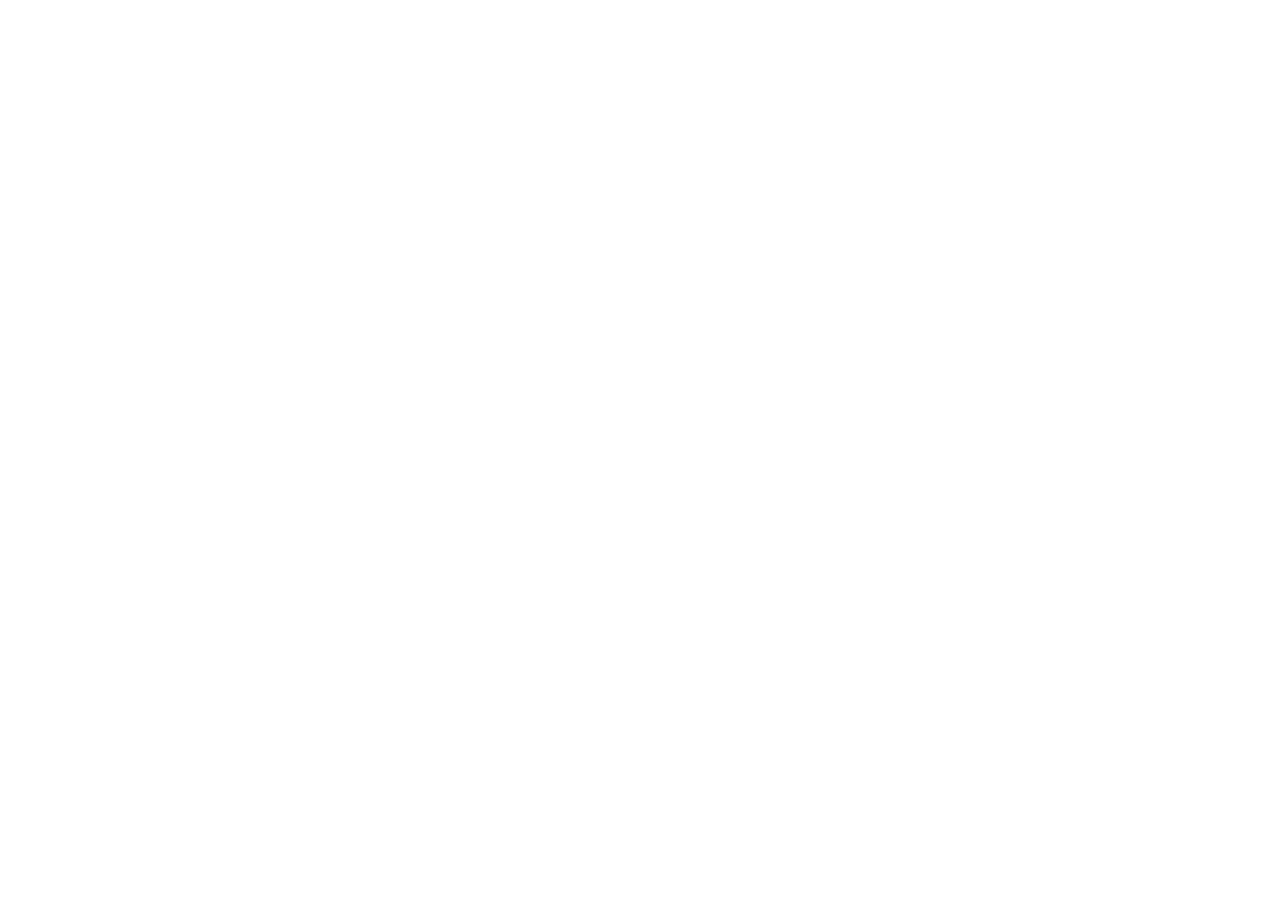
==== index.html @ 9c255973 "add" ====
<!DOCTYPE html>
<html lang="en">
<head>
   <meta charset="UTF-8">
   <meta http-equiv="X-UA-Compatible" content="IE=edge">
   <meta name="viewport" content="width=device-width, initial-scale=1.0">
   <title>My website</title>
</head>
<body>
   
</body>
</html>
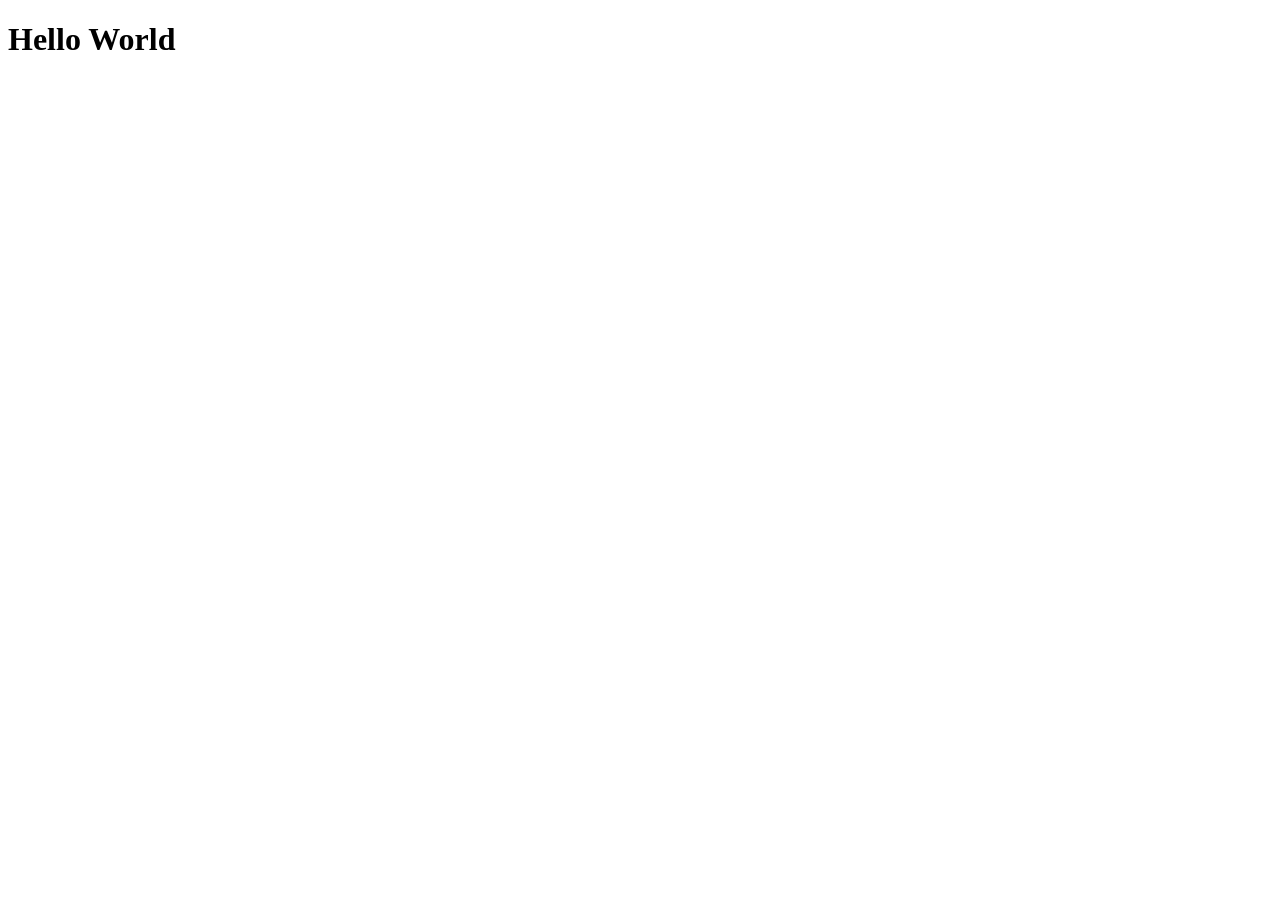
==== commit 674ffd43: "add" ====
--- a/index.html
+++ b/index.html
@@ -7,6 +7,7 @@
    <title>My website</title>
 </head>
 <body>
+   <h1>Hello World</h1>
    
 </body>
 </html>
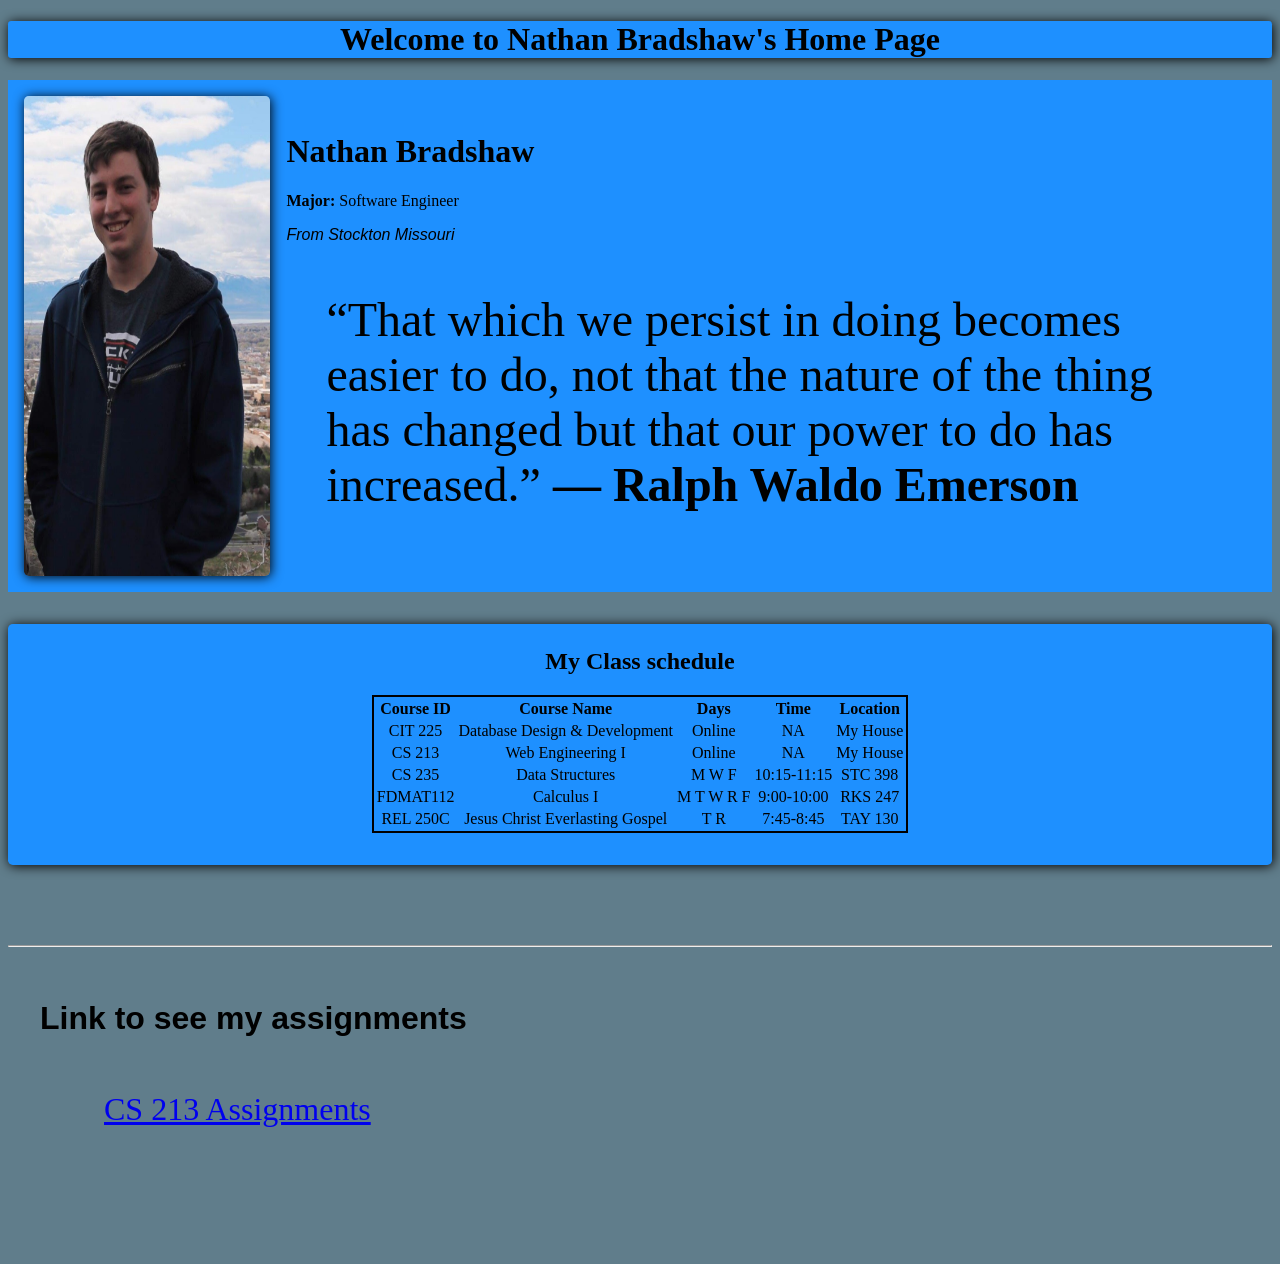
==== commit c975e123: "create website" ====
--- a/index.html
+++ b/index.html
@@ -1,13 +1,92 @@
 <!DOCTYPE html>
 <html lang="en">
-<head>
-   <meta charset="UTF-8">
-   <meta http-equiv="X-UA-Compatible" content="IE=edge">
-   <meta name="viewport" content="width=device-width, initial-scale=1.0">
-   <title>My website</title>
+<head> 
+  <title> Nathan Bradshaw's home page </title>
 </head>
-<body>
-   <h1>Hello World</h1>
-   
+<body style="background-color:#607D8B">
+  <h1 
+  style=" box-shadow: 1px 1px 12px 0px #000000; 
+  border-radius: .1em; background-color: DodgerBlue;  
+  text-align: center;
+  font-family: cursive;"> 
+    Welcome to Nathan Bradshaw's Home Page 
+  </h1>
+  <div style="display: flex; flex-wrap: nowrap; background-color: DodgerBlue; padding: 1em 1em 1em 1em;">
+    <img src="me.jpg" alt="n8" style=" box-shadow: 1px 1px 12px 0px #000000; border-radius: .3em; width: 20%;"/>
+    <div  style="margin: 1em 1em 1em 1em;">
+      <h1>Nathan Bradshaw</h1>
+      <p><b>Major:</b> Software Engineer</p>
+      <p style="font-style: italic; font-family: Comic Sans MS, cursive, sans-serif;">From Stockton Missouri</p> 
+      <blockquote style="font-size: 3em; font-family:Brush Script MT, Brush Script Std, cursive;">
+        “That which we persist in doing becomes easier to do, 
+        not that the nature of the thing has changed but that our power to do has increased.” 
+        <b>― Ralph Waldo Emerson</b>
+      </blockquote>
+    </div>
+  </div>
+  <div style="padding-bottom: 8em;">
+    <div style="box-shadow: 1px 1px 12px 0px #000000; 
+    background-color: dodgerblue;
+    border-radius: .3em; ">
+      <div 
+      style="margin: 2em 0em 5em 0em;
+      padding-bottom: 2em">
+        <h2 style="text-align: center; padding-top: 1em;">My Class schedule</h2>
+        <table 
+          style="border: 2px solid black; 
+          margin:auto; 
+          text-align: center;">
+          <tr>
+            <th>Course ID</th>
+            <th>Course Name</th>
+            <th>Days</th>
+            <th>Time</th>
+            <th>Location</th>
+          </tr>
+          <tr>
+            <td>CIT 225</td>
+            <td>Database Design & Development </td>
+            <td>Online</td>
+            <td>NA</td>
+            <td>My House</td>
+          </tr>
+          <tr>
+            <td>CS 213</td>
+            <td>Web Engineering I</td>
+            <td>Online</td>
+            <td>NA</td>
+            <td>My House</td>
+
+          </tr>
+          <tr>
+            <td>CS 235</td>
+            <td>Data Structures</td>
+            <td>M W F</td>
+            <td>10:15-11:15</td>
+            <td>STC 398</td>
+          </tr>
+          <tr>
+            <td>FDMAT112</td>
+            <td>Calculus I</td>
+            <td>M T W R F</td>
+            <td>9:00-10:00</td>
+            <td>RKS 247</td>
+          </tr>
+          <tr>
+            <td>REL 250C</td>
+            <td>Jesus Christ Everlasting Gospel</td>
+            <td>T R</td>
+            <td>7:45-8:45</td>
+            <td>TAY 130</td>
+          </tr>
+        </table>
+      </div>  
+    </div>
+    <hr>
+    <h1 style="padding: 1em; font-family: Arial, Helvetica, sans-serif;">Link to see my assignments</h1>
+    <a href="index.html" style="font-size: 2em; margin-left: 3em;">CS 213 Assignments</a>
+  </div>
+
 </body>
-</html>+</html> 
+
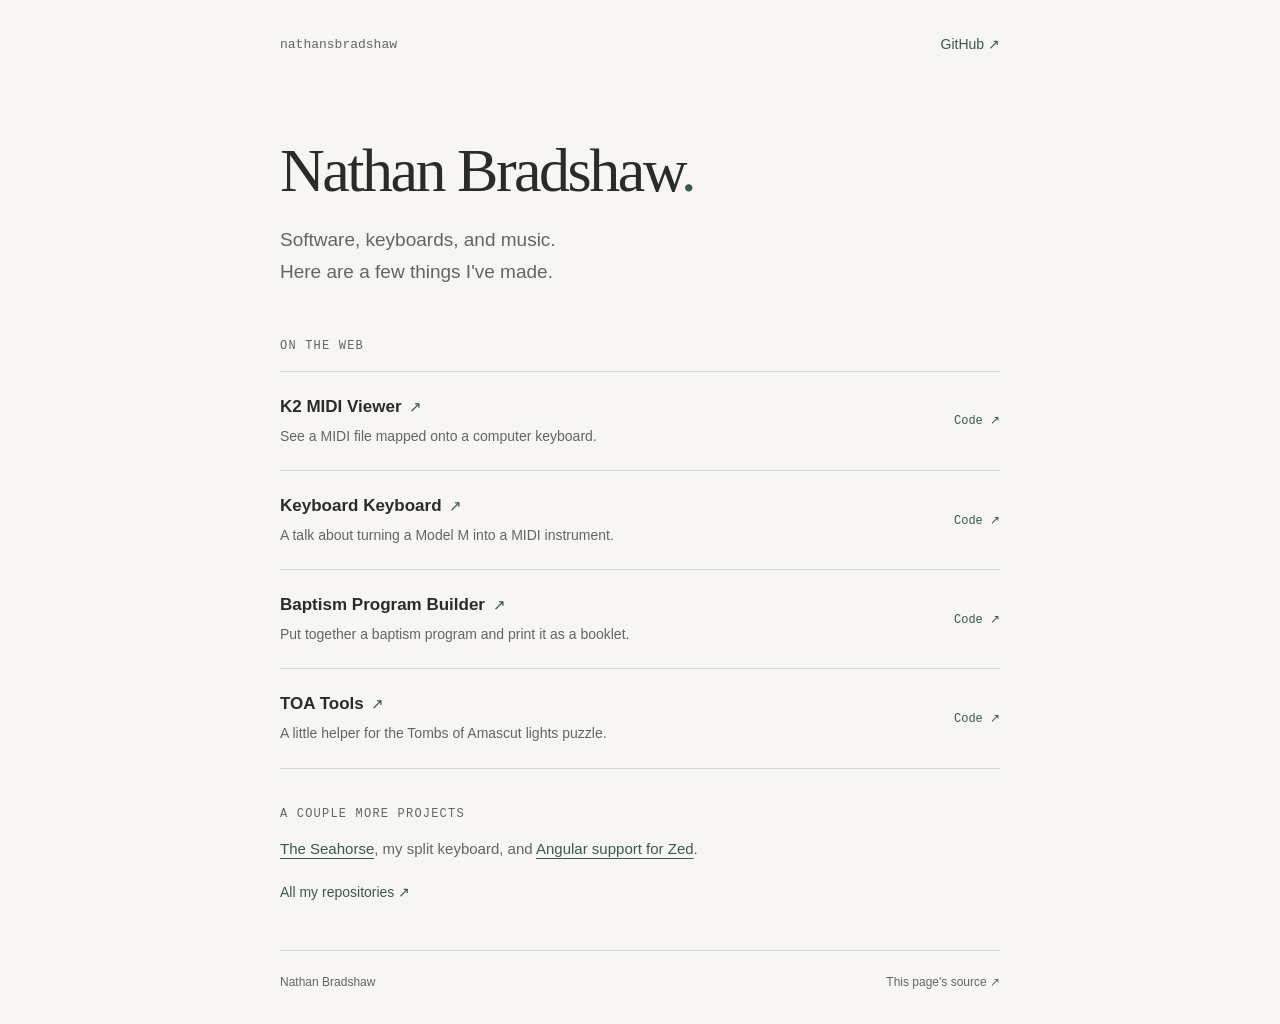
==== commit 62fcd575: "Replace seating chart with personal landing page" ====
--- a/index.html
+++ b/index.html
@@ -1,92 +1,74 @@
-<!DOCTYPE html>
+<!doctype html>
 <html lang="en">
-<head> 
-  <title> Nathan Bradshaw's home page </title>
+<head>
+  <meta charset="utf-8">
+  <meta name="viewport" content="width=device-width, initial-scale=1">
+  <meta name="description" content="Nathan Bradshaw's projects: software, keyboards, and music.">
+  <meta name="theme-color" content="#f7f6f2">
+  <title>Nathan Bradshaw</title>
+  <link rel="canonical" href="https://nathansbradshaw.github.io/">
+  <link rel="icon" href="assets/nb.svg" type="image/svg+xml">
+  <link rel="stylesheet" href="assets/home.css">
 </head>
-<body style="background-color:#607D8B">
-  <h1 
-  style=" box-shadow: 1px 1px 12px 0px #000000; 
-  border-radius: .1em; background-color: DodgerBlue;  
-  text-align: center;
-  font-family: cursive;"> 
-    Welcome to Nathan Bradshaw's Home Page 
-  </h1>
-  <div style="display: flex; flex-wrap: nowrap; background-color: DodgerBlue; padding: 1em 1em 1em 1em;">
-    <img src="me.jpg" alt="n8" style=" box-shadow: 1px 1px 12px 0px #000000; border-radius: .3em; width: 20%;"/>
-    <div  style="margin: 1em 1em 1em 1em;">
-      <h1>Nathan Bradshaw</h1>
-      <p><b>Major:</b> Software Engineer</p>
-      <p style="font-style: italic; font-family: Comic Sans MS, cursive, sans-serif;">From Stockton Missouri</p> 
-      <blockquote style="font-size: 3em; font-family:Brush Script MT, Brush Script Std, cursive;">
-        “That which we persist in doing becomes easier to do, 
-        not that the nature of the thing has changed but that our power to do has increased.” 
-        <b>― Ralph Waldo Emerson</b>
-      </blockquote>
-    </div>
+<body>
+  <a class="skip-link" href="#main">Skip to content</a>
+  <div class="page">
+    <header class="site-header">
+      <span class="handle">nathansbradshaw</span>
+      <a href="https://github.com/nathansbradshaw">GitHub <span aria-hidden="true">↗</span></a>
+    </header>
+
+    <main id="main">
+      <section class="intro" aria-labelledby="name">
+        <h1 id="name">Nathan Bradshaw<span class="period">.</span></h1>
+        <p>Software, keyboards, and music.<br>Here are a few things I've made.</p>
+      </section>
+
+      <section class="projects" aria-labelledby="projects-heading">
+        <h2 id="projects-heading">On the web</h2>
+        <ul class="project-list">
+          <li>
+            <div class="project-info">
+              <h3><a href="https://nathansbradshaw.github.io/k2-midi-viewer/">K2 MIDI Viewer <span aria-hidden="true">↗</span></a></h3>
+              <p>See a MIDI file mapped onto a computer keyboard.</p>
+            </div>
+            <a class="source" href="https://github.com/nathansbradshaw/k2-midi-viewer" aria-label="K2 MIDI Viewer source code">Code <span aria-hidden="true">↗</span></a>
+          </li>
+          <li>
+            <div class="project-info">
+              <h3><a href="https://nathansbradshaw.github.io/keyboard-keyboard-presentation/">Keyboard Keyboard <span aria-hidden="true">↗</span></a></h3>
+              <p>A talk about turning a Model M into a MIDI instrument.</p>
+            </div>
+            <a class="source" href="https://github.com/nathansbradshaw/keyboard-keyboard-presentation" aria-label="Keyboard Keyboard source code">Code <span aria-hidden="true">↗</span></a>
+          </li>
+          <li>
+            <div class="project-info">
+              <h3><a href="https://nathansbradshaw.github.io/baptism-program-wizard/">Baptism Program Builder <span aria-hidden="true">↗</span></a></h3>
+              <p>Put together a baptism program and print it as a booklet.</p>
+            </div>
+            <a class="source" href="https://github.com/nathansbradshaw/baptism-program-wizard" aria-label="Baptism Program Builder source code">Code <span aria-hidden="true">↗</span></a>
+          </li>
+          <li>
+            <div class="project-info">
+              <h3><a href="https://nathansbradshaw.github.io/toa_tools/">TOA Tools <span aria-hidden="true">↗</span></a></h3>
+              <p>A little helper for the Tombs of Amascut lights puzzle.</p>
+            </div>
+            <a class="source" href="https://github.com/nathansbradshaw/toa_tools" aria-label="TOA Tools source code">Code <span aria-hidden="true">↗</span></a>
+          </li>
+        </ul>
+      </section>
+
+      <section class="more" aria-labelledby="more-heading">
+        <h2 id="more-heading">A couple more projects</h2>
+        <p><a href="https://github.com/nathansbradshaw/the-seahorse">The Seahorse</a>, my split keyboard, and <a href="https://github.com/nathansbradshaw/zed-angular">Angular support for Zed</a>.</p>
+        <a class="all-projects" href="https://github.com/nathansbradshaw?tab=repositories">All my repositories <span aria-hidden="true">↗</span></a>
+      </section>
+    </main>
+
+    <footer>
+      <span>Nathan Bradshaw</span>
+      <a href="https://github.com/nathansbradshaw/nathansbradshaw.github.io">This page's source <span aria-hidden="true">↗</span></a>
+    </footer>
   </div>
-  <div style="padding-bottom: 8em;">
-    <div style="box-shadow: 1px 1px 12px 0px #000000; 
-    background-color: dodgerblue;
-    border-radius: .3em; ">
-      <div 
-      style="margin: 2em 0em 5em 0em;
-      padding-bottom: 2em">
-        <h2 style="text-align: center; padding-top: 1em;">My Class schedule</h2>
-        <table 
-          style="border: 2px solid black; 
-          margin:auto; 
-          text-align: center;">
-          <tr>
-            <th>Course ID</th>
-            <th>Course Name</th>
-            <th>Days</th>
-            <th>Time</th>
-            <th>Location</th>
-          </tr>
-          <tr>
-            <td>CIT 225</td>
-            <td>Database Design & Development </td>
-            <td>Online</td>
-            <td>NA</td>
-            <td>My House</td>
-          </tr>
-          <tr>
-            <td>CS 213</td>
-            <td>Web Engineering I</td>
-            <td>Online</td>
-            <td>NA</td>
-            <td>My House</td>
-
-          </tr>
-          <tr>
-            <td>CS 235</td>
-            <td>Data Structures</td>
-            <td>M W F</td>
-            <td>10:15-11:15</td>
-            <td>STC 398</td>
-          </tr>
-          <tr>
-            <td>FDMAT112</td>
-            <td>Calculus I</td>
-            <td>M T W R F</td>
-            <td>9:00-10:00</td>
-            <td>RKS 247</td>
-          </tr>
-          <tr>
-            <td>REL 250C</td>
-            <td>Jesus Christ Everlasting Gospel</td>
-            <td>T R</td>
-            <td>7:45-8:45</td>
-            <td>TAY 130</td>
-          </tr>
-        </table>
-      </div>  
-    </div>
-    <hr>
-    <h1 style="padding: 1em; font-family: Arial, Helvetica, sans-serif;">Link to see my assignments</h1>
-    <a href="index.html" style="font-size: 2em; margin-left: 3em;">CS 213 Assignments</a>
-  </div>
-
 </body>
-</html> 
-
+</html>
--- a/assets/home.css
+++ b/assets/home.css
@@ -0,0 +1,61 @@
+:root {
+  color-scheme: light;
+  --paper: #f7f6f2;
+  --ink: #292d28;
+  --muted: #62675e;
+  --green: #355c49;
+  --line: #d9dcd3;
+  font-family: -apple-system, BlinkMacSystemFont, "Segoe UI", sans-serif;
+  color: var(--ink);
+  background: var(--paper);
+  font-synthesis: none;
+  text-rendering: optimizeLegibility;
+}
+
+* { box-sizing: border-box; }
+body { margin: 0; }
+a { color: var(--green); text-underline-offset: 4px; text-decoration-thickness: 1px; }
+a:hover { text-decoration: underline; }
+a:focus-visible { outline: 2px solid var(--green); outline-offset: 5px; border-radius: 2px; }
+.page { width: min(100% - 48px, 720px); margin: 0 auto; }
+
+.skip-link { position: absolute; top: 12px; left: 12px; padding: 12px; background: var(--paper); transform: translateY(-160%); }
+.skip-link:focus { transform: none; }
+.site-header { display: flex; justify-content: space-between; align-items: center; gap: 20px; padding: 36px 0; font-size: 14px; }
+.site-header a { text-decoration: none; }
+.site-header a:hover { text-decoration: underline; }
+.handle { color: var(--muted); font-family: ui-monospace, SFMono-Regular, Consolas, monospace; font-size: 13px; }
+
+.intro { padding: 48px 0 52px; }
+h1 { margin: 0 0 20px; font-family: Georgia, "Times New Roman", serif; font-size: clamp(40px, 7vw, 62px); font-weight: 400; letter-spacing: -2.5px; line-height: 1.1; }
+.period { color: var(--green); }
+.intro p { margin: 0; color: var(--muted); font-size: 19px; line-height: 1.65; }
+h2 { margin: 0 0 18px; color: var(--muted); font-family: ui-monospace, SFMono-Regular, Consolas, monospace; font-size: 12px; font-weight: 500; letter-spacing: 1.2px; text-transform: uppercase; }
+
+.project-list { margin: 0; padding: 0; list-style: none; border-top: 1px solid var(--line); }
+.project-list li { display: flex; align-items: center; justify-content: space-between; gap: 28px; padding: 23px 0; border-bottom: 1px solid var(--line); }
+.project-info { min-width: 0; }
+h3 { margin: 0 0 6px; font-size: 17px; font-weight: 600; line-height: 1.4; }
+h3 a { color: var(--ink); text-decoration: none; }
+h3 a span { display: inline-block; margin-left: 3px; color: var(--green); font-size: 15px; }
+.project-info p { margin: 0; color: var(--muted); font-size: 14px; line-height: 1.6; }
+.source { flex-shrink: 0; padding: 10px 0 10px 10px; font-family: ui-monospace, SFMono-Regular, Consolas, monospace; font-size: 12px; text-decoration: none; }
+
+.more { padding: 38px 0 46px; }
+.more h2 { margin-bottom: 14px; }
+.more p { margin: 0 0 18px; color: var(--muted); font-size: 15px; line-height: 1.8; }
+.all-projects { display: inline-block; padding: 4px 0; font-size: 14px; text-decoration: none; }
+footer { display: flex; justify-content: space-between; gap: 20px; border-top: 1px solid var(--line); padding: 22px 0 32px; color: var(--muted); font-size: 12px; line-height: 1.6; }
+footer a { color: var(--muted); text-decoration: none; }
+
+@media (max-width: 480px) {
+  .page { width: calc(100% - 40px); }
+  .site-header { padding: 26px 0; }
+  .intro { padding: 32px 0 38px; }
+  h1 { max-width: 300px; letter-spacing: -1.5px; }
+  .intro p { font-size: 17px; }
+  .project-list li { gap: 16px; padding: 21px 0; }
+  h3 { font-size: 16px; }
+  .project-info p { font-size: 14px; }
+  .more { padding: 32px 0; }
+}
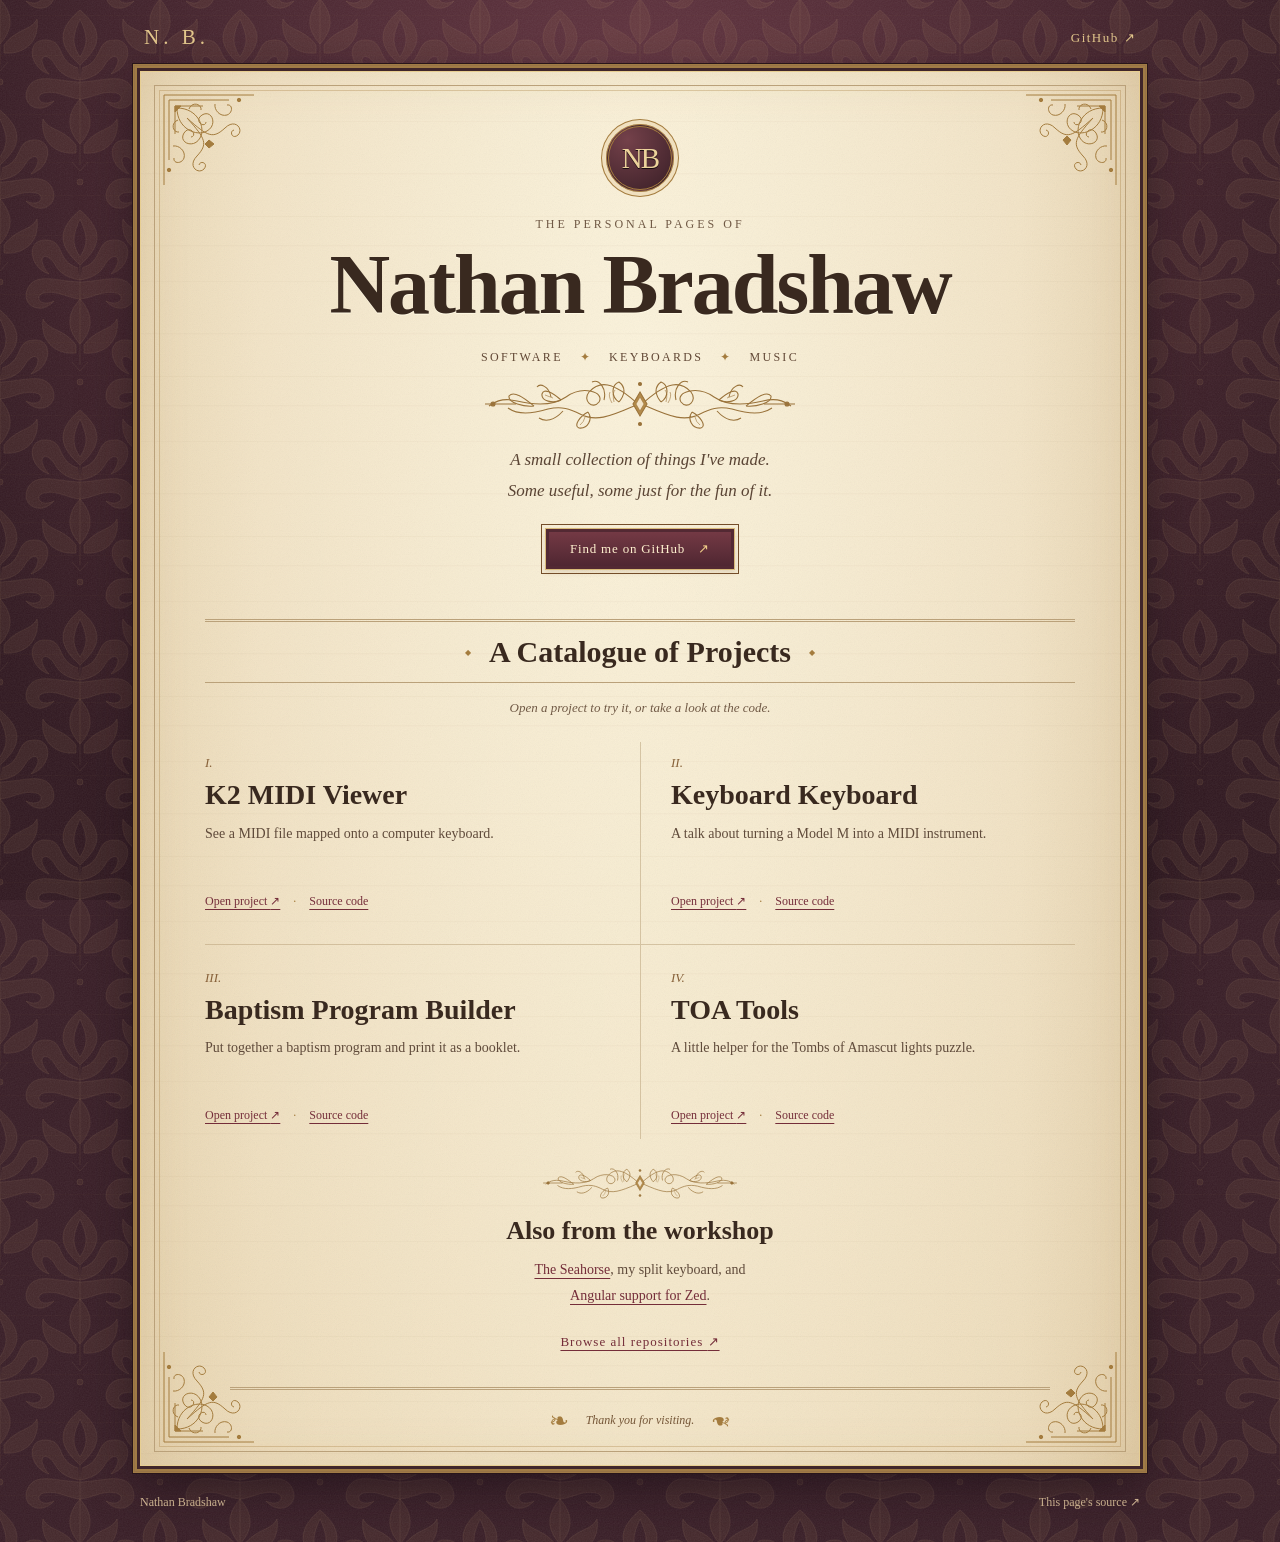
==== commit cc97c96a: "Give the landing page a Victorian print design" ====
--- a/index.html
+++ b/index.html
@@ -4,71 +4,77 @@
   <meta charset="utf-8">
   <meta name="viewport" content="width=device-width, initial-scale=1">
   <meta name="description" content="Nathan Bradshaw's projects: software, keyboards, and music.">
-  <meta name="theme-color" content="#f7f6f2">
-  <title>Nathan Bradshaw</title>
+  <meta name="theme-color" content="#381d26">
+  <title>Nathan Bradshaw — Projects &amp; Experiments</title>
   <link rel="canonical" href="https://nathansbradshaw.github.io/">
   <link rel="icon" href="assets/nb.svg" type="image/svg+xml">
+  <link rel="preload" href="assets/cormorant-garamond-semibold.ttf" as="font" type="font/ttf" crossorigin>
   <link rel="stylesheet" href="assets/home.css">
 </head>
 <body>
   <a class="skip-link" href="#main">Skip to content</a>
   <div class="page">
-    <header class="site-header">
-      <span class="handle">nathansbradshaw</span>
+    <nav class="top-nav" aria-label="Personal links">
+      <a class="initials" href="https://github.com/nathansbradshaw" aria-label="Nathan Bradshaw on GitHub">N. B.</a>
       <a href="https://github.com/nathansbradshaw">GitHub <span aria-hidden="true">↗</span></a>
-    </header>
+    </nav>
 
-    <main id="main">
-      <section class="intro" aria-labelledby="name">
-        <h1 id="name">Nathan Bradshaw<span class="period">.</span></h1>
-        <p>Software, keyboards, and music.<br>Here are a few things I've made.</p>
-      </section>
+    <main id="main" class="paper">
+      <img class="corner top-left" src="assets/corner.svg" alt="" width="100" height="100">
+      <img class="corner top-right" src="assets/corner.svg" alt="" width="100" height="100">
+      <img class="corner bottom-left" src="assets/corner.svg" alt="" width="100" height="100">
+      <img class="corner bottom-right" src="assets/corner.svg" alt="" width="100" height="100">
+      <header class="masthead">
+        <div class="monogram" aria-hidden="true"><span>NB</span></div>
+        <p class="eyebrow">The personal pages of</p>
+        <h1>Nathan Bradshaw</h1>
+        <p class="interests">Software <span aria-hidden="true">✦</span> Keyboards <span aria-hidden="true">✦</span> Music</p>
+        <img class="flourish" src="assets/ornament.svg" alt="" width="320" height="64">
+        <p class="introduction">A small collection of things I've made.<br>Some useful, some just for the fun of it.</p>
+        <a class="github-button" href="https://github.com/nathansbradshaw">Find me on GitHub <span aria-hidden="true">↗</span></a>
+      </header>
 
       <section class="projects" aria-labelledby="projects-heading">
-        <h2 id="projects-heading">On the web</h2>
-        <ul class="project-list">
+        <div class="section-heading"><span aria-hidden="true">◆</span><h2 id="projects-heading">A Catalogue of Projects</h2><span aria-hidden="true">◆</span></div>
+        <p class="section-note">Open a project to try it, or take a look at the code.</p>
+        <ol class="project-list">
           <li>
-            <div class="project-info">
-              <h3><a href="https://nathansbradshaw.github.io/k2-midi-viewer/">K2 MIDI Viewer <span aria-hidden="true">↗</span></a></h3>
-              <p>See a MIDI file mapped onto a computer keyboard.</p>
-            </div>
-            <a class="source" href="https://github.com/nathansbradshaw/k2-midi-viewer" aria-label="K2 MIDI Viewer source code">Code <span aria-hidden="true">↗</span></a>
+            <span class="project-number" aria-hidden="true">I.</span>
+            <h3><a href="https://nathansbradshaw.github.io/k2-midi-viewer/">K2 MIDI Viewer</a></h3>
+            <p>See a MIDI file mapped onto a computer keyboard.</p>
+            <div class="project-links"><a href="https://nathansbradshaw.github.io/k2-midi-viewer/" aria-label="Open K2 MIDI Viewer">Open project <span aria-hidden="true">↗</span></a><span aria-hidden="true">·</span><a href="https://github.com/nathansbradshaw/k2-midi-viewer" aria-label="K2 MIDI Viewer source code">Source code</a></div>
           </li>
           <li>
-            <div class="project-info">
-              <h3><a href="https://nathansbradshaw.github.io/keyboard-keyboard-presentation/">Keyboard Keyboard <span aria-hidden="true">↗</span></a></h3>
-              <p>A talk about turning a Model M into a MIDI instrument.</p>
-            </div>
-            <a class="source" href="https://github.com/nathansbradshaw/keyboard-keyboard-presentation" aria-label="Keyboard Keyboard source code">Code <span aria-hidden="true">↗</span></a>
+            <span class="project-number" aria-hidden="true">II.</span>
+            <h3><a href="https://nathansbradshaw.github.io/keyboard-keyboard-presentation/">Keyboard Keyboard</a></h3>
+            <p>A talk about turning a Model M into a MIDI instrument.</p>
+            <div class="project-links"><a href="https://nathansbradshaw.github.io/keyboard-keyboard-presentation/" aria-label="Open Keyboard Keyboard">Open project <span aria-hidden="true">↗</span></a><span aria-hidden="true">·</span><a href="https://github.com/nathansbradshaw/keyboard-keyboard-presentation" aria-label="Keyboard Keyboard source code">Source code</a></div>
           </li>
           <li>
-            <div class="project-info">
-              <h3><a href="https://nathansbradshaw.github.io/baptism-program-wizard/">Baptism Program Builder <span aria-hidden="true">↗</span></a></h3>
-              <p>Put together a baptism program and print it as a booklet.</p>
-            </div>
-            <a class="source" href="https://github.com/nathansbradshaw/baptism-program-wizard" aria-label="Baptism Program Builder source code">Code <span aria-hidden="true">↗</span></a>
+            <span class="project-number" aria-hidden="true">III.</span>
+            <h3><a href="https://nathansbradshaw.github.io/baptism-program-wizard/">Baptism Program Builder</a></h3>
+            <p>Put together a baptism program and print it as a booklet.</p>
+            <div class="project-links"><a href="https://nathansbradshaw.github.io/baptism-program-wizard/" aria-label="Open Baptism Program Builder">Open project <span aria-hidden="true">↗</span></a><span aria-hidden="true">·</span><a href="https://github.com/nathansbradshaw/baptism-program-wizard" aria-label="Baptism Program Builder source code">Source code</a></div>
           </li>
           <li>
-            <div class="project-info">
-              <h3><a href="https://nathansbradshaw.github.io/toa_tools/">TOA Tools <span aria-hidden="true">↗</span></a></h3>
-              <p>A little helper for the Tombs of Amascut lights puzzle.</p>
-            </div>
-            <a class="source" href="https://github.com/nathansbradshaw/toa_tools" aria-label="TOA Tools source code">Code <span aria-hidden="true">↗</span></a>
+            <span class="project-number" aria-hidden="true">IV.</span>
+            <h3><a href="https://nathansbradshaw.github.io/toa_tools/">TOA Tools</a></h3>
+            <p>A little helper for the Tombs of Amascut lights puzzle.</p>
+            <div class="project-links"><a href="https://nathansbradshaw.github.io/toa_tools/" aria-label="Open TOA Tools">Open project <span aria-hidden="true">↗</span></a><span aria-hidden="true">·</span><a href="https://github.com/nathansbradshaw/toa_tools" aria-label="TOA Tools source code">Source code</a></div>
           </li>
-        </ul>
+        </ol>
       </section>
 
       <section class="more" aria-labelledby="more-heading">
-        <h2 id="more-heading">A couple more projects</h2>
-        <p><a href="https://github.com/nathansbradshaw/the-seahorse">The Seahorse</a>, my split keyboard, and <a href="https://github.com/nathansbradshaw/zed-angular">Angular support for Zed</a>.</p>
-        <a class="all-projects" href="https://github.com/nathansbradshaw?tab=repositories">All my repositories <span aria-hidden="true">↗</span></a>
+        <img class="small-flourish" src="assets/ornament.svg" alt="" width="200" height="40">
+        <h2 id="more-heading">Also from the workshop</h2>
+        <p><a href="https://github.com/nathansbradshaw/the-seahorse">The Seahorse</a>, my split keyboard, and<br class="desktop-break"> <a href="https://github.com/nathansbradshaw/zed-angular">Angular support for Zed</a>.</p>
+        <a class="all-projects" href="https://github.com/nathansbradshaw?tab=repositories">Browse all repositories <span aria-hidden="true">↗</span></a>
       </section>
+      <footer class="paper-footer"><span aria-hidden="true">❧</span><span>Thank you for visiting.</span><span aria-hidden="true">❧</span></footer>
     </main>
 
-    <footer>
-      <span>Nathan Bradshaw</span>
-      <a href="https://github.com/nathansbradshaw/nathansbradshaw.github.io">This page's source <span aria-hidden="true">↗</span></a>
-    </footer>
+    <footer class="site-footer"><span>Nathan Bradshaw</span><a href="https://github.com/nathansbradshaw/nathansbradshaw.github.io">This page's source <span aria-hidden="true">↗</span></a></footer>
   </div>
 </body>
 </html>
--- a/assets/home.css
+++ b/assets/home.css
@@ -1,61 +1,133 @@
+@font-face {
+  font-family: "Cormorant Garamond";
+  font-style: normal;
+  font-weight: 600;
+  font-display: swap;
+  src: url("cormorant-garamond-semibold.ttf") format("truetype");
+}
+
 :root {
   color-scheme: light;
-  --paper: #f7f6f2;
-  --ink: #292d28;
-  --muted: #62675e;
-  --green: #355c49;
-  --line: #d9dcd3;
-  font-family: -apple-system, BlinkMacSystemFont, "Segoe UI", sans-serif;
+  --wine: #381d26;
+  --ink: #39291f;
+  --muted: #705945;
+  --gold: #a47c3e;
+  --rule: #baa17a;
+  --link: #742d39;
+  font-family: Georgia, "Times New Roman", serif;
   color: var(--ink);
-  background: var(--paper);
+  background: var(--wine);
   font-synthesis: none;
   text-rendering: optimizeLegibility;
 }
 
 * { box-sizing: border-box; }
-body { margin: 0; }
-a { color: var(--green); text-underline-offset: 4px; text-decoration-thickness: 1px; }
+body {
+  margin: 0;
+  background-image: url("grain.svg"), url("damask.svg"), radial-gradient(ellipse at 50% 15%, #633440, #301820 85%);
+  background-size: 180px 180px, 160px 200px, 100% 100%;
+  background-attachment: scroll, scroll, fixed;
+}
+a { color: var(--link); text-underline-offset: 4px; text-decoration-thickness: 1px; }
 a:hover { text-decoration: underline; }
-a:focus-visible { outline: 2px solid var(--green); outline-offset: 5px; border-radius: 2px; }
-.page { width: min(100% - 48px, 720px); margin: 0 auto; }
+a:focus-visible { outline: 2px solid currentColor; outline-offset: 5px; }
+.page { width: min(100% - 64px, 1000px); margin: 0 auto; }
+.skip-link { position: absolute; top: 12px; left: 12px; padding: 12px; background: #f1e4c8; z-index: 5; transform: translateY(-160%); }
+.skip-link:focus { transform: none; }
+.top-nav { display: flex; justify-content: space-between; align-items: center; padding: 25px 4px 21px; }
+.top-nav a { color: #e4c88d; text-decoration: none; font-size: 13px; letter-spacing: 1.5px; }
+.top-nav .initials { font-size: 21px; letter-spacing: 4px; }
+.top-nav a:hover { color: #fff0cf; text-decoration: underline; }
 
-.skip-link { position: absolute; top: 12px; left: 12px; padding: 12px; background: var(--paper); transform: translateY(-160%); }
-.skip-link:focus { transform: none; }
-.site-header { display: flex; justify-content: space-between; align-items: center; gap: 20px; padding: 36px 0; font-size: 14px; }
-.site-header a { text-decoration: none; }
-.site-header a:hover { text-decoration: underline; }
-.handle { color: var(--muted); font-family: ui-monospace, SFMono-Regular, Consolas, monospace; font-size: 13px; }
+.paper {
+  position: relative;
+  isolation: isolate;
+  padding: 52px 64px 30px;
+  border: 1px solid #e7ce91;
+  outline: 1px solid #977346;
+  outline-offset: 5px;
+  background-color: #f1e4c8;
+  background-image: url("grain.svg"), linear-gradient(90deg, #c9ad7b26, transparent 12%, #fff8df40 50%, transparent 88%, #b4915e26), radial-gradient(ellipse at 50% 20%, #faf0d9, #ebd9b6 100%);
+  background-size: 160px 160px, 100% 100%, 100% 100%;
+  box-shadow: 0 0 0 3px #40262a, 0 0 0 7px #a07b45, 0 0 0 8px #28151a, 0 15px 45px #160b12a0, inset 0 0 50px #a0783f26;
+}
+.paper::before { content: ""; position: absolute; inset: 13px; z-index: -1; border: 1px solid var(--rule); pointer-events: none; }
+.paper::after { content: ""; position: absolute; inset: 18px; z-index: -1; border: 1px solid #a47c3e55; pointer-events: none; }
+.corner { position: absolute; width: 100px; height: 100px; pointer-events: none; }
+.top-left { top: 20px; left: 20px; }
+.top-right { top: 20px; right: 20px; transform: rotate(90deg); }
+.bottom-left { bottom: 20px; left: 20px; transform: rotate(-90deg); }
+.bottom-right { bottom: 20px; right: 20px; transform: rotate(180deg); }
+.masthead { text-align: center; }
+.monogram { display: grid; place-items: center; width: 68px; height: 68px; margin: 0 auto 25px; border: 3px double var(--gold); border-radius: 50%; box-shadow: 0 0 0 4px #f0e0bf, 0 0 0 5px var(--gold); background: radial-gradient(circle at 30% 20%, #74414a, #3a1f27); color: #edd39b; }
+.monogram span { font-family: "Cormorant Garamond", Georgia, serif; font-size: 29px; letter-spacing: -2px; text-shadow: 0 1px #180b10; }
+.eyebrow { margin: 0 0 6px; color: var(--muted); font-size: 12px; font-variant: small-caps; letter-spacing: 3px; text-transform: uppercase; }
+h1 { margin: 0; font-family: "Cormorant Garamond", Georgia, serif; font-size: clamp(48px, 7.5vw, 84px); font-weight: 600; line-height: 1.12; letter-spacing: -2px; text-shadow: 0 1px #fff9e4; }
+.interests { display: flex; justify-content: center; align-items: center; gap: 17px; margin: 18px 0 7px; font-size: 12px; text-transform: uppercase; letter-spacing: 2.3px; color: #614735; }
+.interests span { color: var(--gold); font-size: 12px; }
+.flourish { display: block; width: min(320px, 80%); height: auto; margin: 4px auto 1px; }
+.introduction { margin: 9px 0 22px; color: #5b4535; font-size: 17px; font-style: italic; line-height: 1.8; }
+.github-button { display: inline-block; border: 1px solid #d8b978; padding: 12px 24px; outline: 1px solid #744d29; outline-offset: 3px; background: linear-gradient(#773b46, #4c2530); color: #fff0cf; box-shadow: inset 0 0 0 3px #532933, 0 3px 5px #6e482522; text-decoration: none; font-size: 13px; letter-spacing: .8px; }
+.github-button:hover { background: linear-gradient(#854550, #61313c); text-decoration: underline; }
+.github-button span { margin-left: 9px; color: #f2cf8a; }
 
-.intro { padding: 48px 0 52px; }
-h1 { margin: 0 0 20px; font-family: Georgia, "Times New Roman", serif; font-size: clamp(40px, 7vw, 62px); font-weight: 400; letter-spacing: -2.5px; line-height: 1.1; }
-.period { color: var(--green); }
-.intro p { margin: 0; color: var(--muted); font-size: 19px; line-height: 1.65; }
-h2 { margin: 0 0 18px; color: var(--muted); font-family: ui-monospace, SFMono-Regular, Consolas, monospace; font-size: 12px; font-weight: 500; letter-spacing: 1.2px; text-transform: uppercase; }
+.projects { margin-top: 49px; }
+.section-heading { display: flex; align-items: center; justify-content: center; gap: 18px; padding: 13px 0; border-top: 3px double var(--rule); border-bottom: 1px solid var(--rule); }
+.section-heading > span { color: var(--gold); font-size: 8px; }
+h2 { margin: 0; font-family: "Cormorant Garamond", Georgia, serif; font-size: 30px; font-weight: 600; }
+.section-note { margin: 14px 0 3px; text-align: center; font-size: 13px; font-style: italic; color: var(--muted); line-height: 1.7; }
+.project-list { display: grid; grid-template-columns: 1fr 1fr; margin: 23px 0 0; padding: 0; list-style: none; }
+.project-list li { position: relative; padding: 13px 30px 27px 0; }
+.project-list li:nth-child(even) { border-left: 1px solid #baa17a88; padding-left: 30px; padding-right: 0; }
+.project-list li:nth-child(-n+2) { border-bottom: 1px solid #baa17a88; }
+.project-list li:nth-child(n+3) { padding-top: 25px; padding-bottom: 7px; }
+.project-number { display: block; margin-bottom: 8px; font-size: 13px; color: #876139; font-style: italic; }
+h3 { margin: 0 0 10px; font-family: "Cormorant Garamond", Georgia, serif; font-size: 28px; font-weight: 600; line-height: 1.15; }
+h3 a { color: var(--ink); text-decoration: none; }
+h3 a:hover { color: var(--link); }
+.project-list p { min-height: 48px; margin: 0 0 15px; color: #604b3b; font-size: 14px; line-height: 1.75; }
+.project-links { display: flex; align-items: center; gap: 13px; font-size: 12px; line-height: 1.7; }
+.project-links a { display: inline-block; padding: 6px 0; }
+.project-links > span { color: var(--gold); }
 
-.project-list { margin: 0; padding: 0; list-style: none; border-top: 1px solid var(--line); }
-.project-list li { display: flex; align-items: center; justify-content: space-between; gap: 28px; padding: 23px 0; border-bottom: 1px solid var(--line); }
-.project-info { min-width: 0; }
-h3 { margin: 0 0 6px; font-size: 17px; font-weight: 600; line-height: 1.4; }
-h3 a { color: var(--ink); text-decoration: none; }
-h3 a span { display: inline-block; margin-left: 3px; color: var(--green); font-size: 15px; }
-.project-info p { margin: 0; color: var(--muted); font-size: 14px; line-height: 1.6; }
-.source { flex-shrink: 0; padding: 10px 0 10px 10px; font-family: ui-monospace, SFMono-Regular, Consolas, monospace; font-size: 12px; text-decoration: none; }
+.more { padding: 24px 0 17px; text-align: center; }
+.small-flourish { display: block; width: 200px; height: auto; margin: 0 auto 13px; }
+.more h2 { font-size: 26px; }
+.more p { margin: 11px 0 16px; color: #604b3b; font-size: 14px; line-height: 1.9; }
+.all-projects { display: inline-block; padding: 8px 0; font-size: 13px; font-variant: small-caps; letter-spacing: 1px; }
+.paper-footer { display: flex; justify-content: center; align-items: center; gap: 17px; margin: 12px 25px 0; padding-top: 17px; border-top: 3px double var(--rule); color: #755637; font-size: 12px; font-style: italic; }
+.paper-footer > span:first-child, .paper-footer > span:last-child { font-size: 24px; color: var(--gold); }
+.paper-footer > span:last-child { transform: rotate(180deg); }
+.site-footer { display: flex; justify-content: space-between; gap: 20px; padding: 26px 0 30px; color: #ddc29c; font-size: 12px; line-height: 1.7; }
+.site-footer a { color: #ddc29c; text-decoration: none; }
+.site-footer a:hover { color: #fff0cf; text-decoration: underline; }
 
-.more { padding: 38px 0 46px; }
-.more h2 { margin-bottom: 14px; }
-.more p { margin: 0 0 18px; color: var(--muted); font-size: 15px; line-height: 1.8; }
-.all-projects { display: inline-block; padding: 4px 0; font-size: 14px; text-decoration: none; }
-footer { display: flex; justify-content: space-between; gap: 20px; border-top: 1px solid var(--line); padding: 22px 0 32px; color: var(--muted); font-size: 12px; line-height: 1.6; }
-footer a { color: var(--muted); text-decoration: none; }
-
-@media (max-width: 480px) {
-  .page { width: calc(100% - 40px); }
-  .site-header { padding: 26px 0; }
-  .intro { padding: 32px 0 38px; }
-  h1 { max-width: 300px; letter-spacing: -1.5px; }
-  .intro p { font-size: 17px; }
-  .project-list li { gap: 16px; padding: 21px 0; }
-  h3 { font-size: 16px; }
-  .project-info p { font-size: 14px; }
-  .more { padding: 32px 0; }
+@media (max-width: 700px) {
+  .page { width: calc(100% - 36px); }
+  .paper { padding: 45px 30px 27px; }
+  .corner { width: 65px; height: 65px; }
+  .top-left { top: 18px; left: 18px; }
+  .top-right { top: 18px; right: 18px; }
+  .bottom-left { bottom: 18px; left: 18px; }
+  .bottom-right { bottom: 18px; right: 18px; }
+  h1 { font-size: clamp(47px, 9vw, 64px); line-height: 1.02; letter-spacing: -1px; }
+  .eyebrow { font-size: 10px; letter-spacing: 2px; }
+  .interests { gap: 9px; font-size: 10px; letter-spacing: 1px; line-height: 1.8; }
+  .interests span { font-size: 8px; }
+  .introduction { font-size: 15px; }
+  .projects { margin-top: 37px; }
+  .section-heading { gap: 8px; }
+  .section-heading h2 { font-size: clamp(23px, 5vw, 30px); text-align: center; }
+  .section-note { font-size: 12px; }
+  .project-list { grid-template-columns: 1fr; margin-top: 13px; }
+  .project-list li, .project-list li:nth-child(even), .project-list li:nth-child(n+3) { border-left: 0; border-bottom: 1px solid #baa17a88; padding: 22px 0; }
+  .project-list li:last-child { border-bottom: 0; padding-bottom: 4px; }
+  .project-list p { min-height: 0; margin-bottom: 9px; }
+  h3 { font-size: 28px; }
+  .project-number { margin-bottom: 5px; }
+  .more { padding-top: 20px; }
+  .more h2 { font-size: 25px; }
+  .desktop-break { display: none; }
+  .paper-footer { margin-left: 0; margin-right: 0; gap: 12px; }
+  .site-footer { font-size: 11px; }
 }
